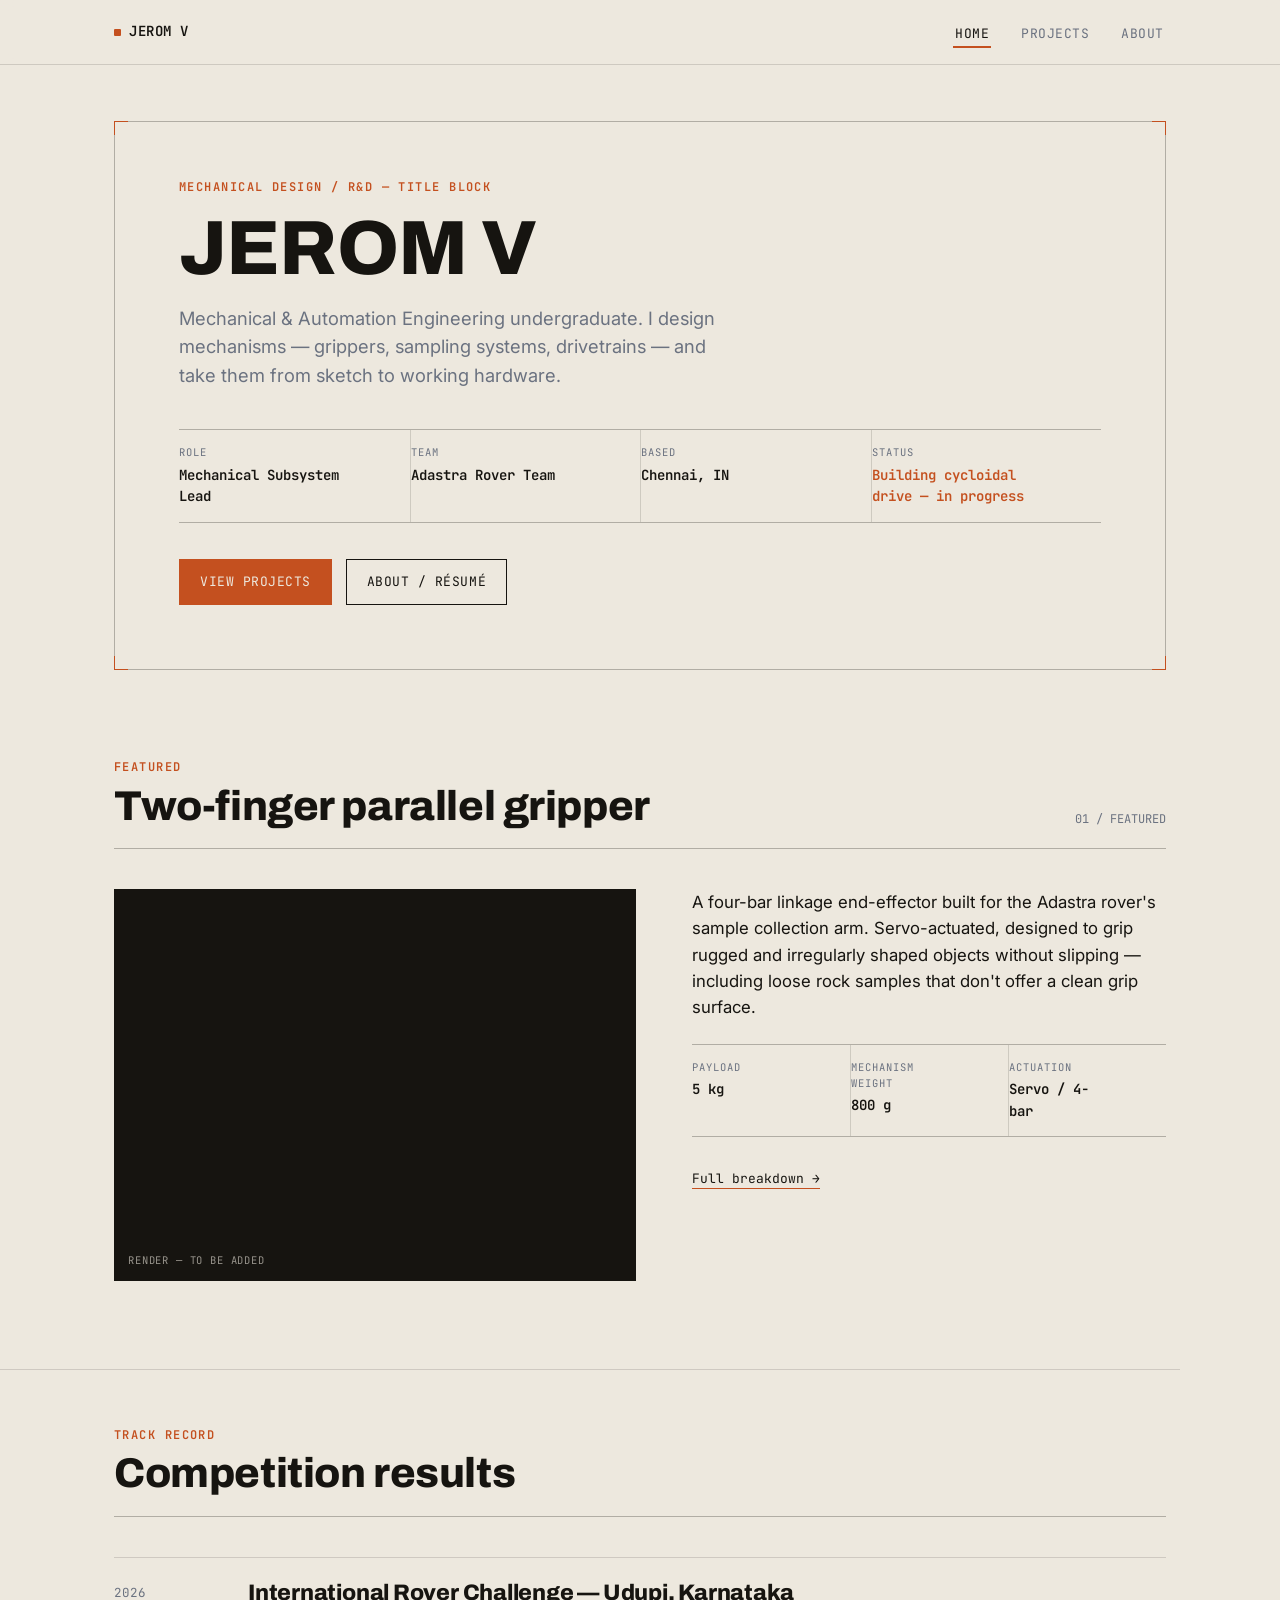
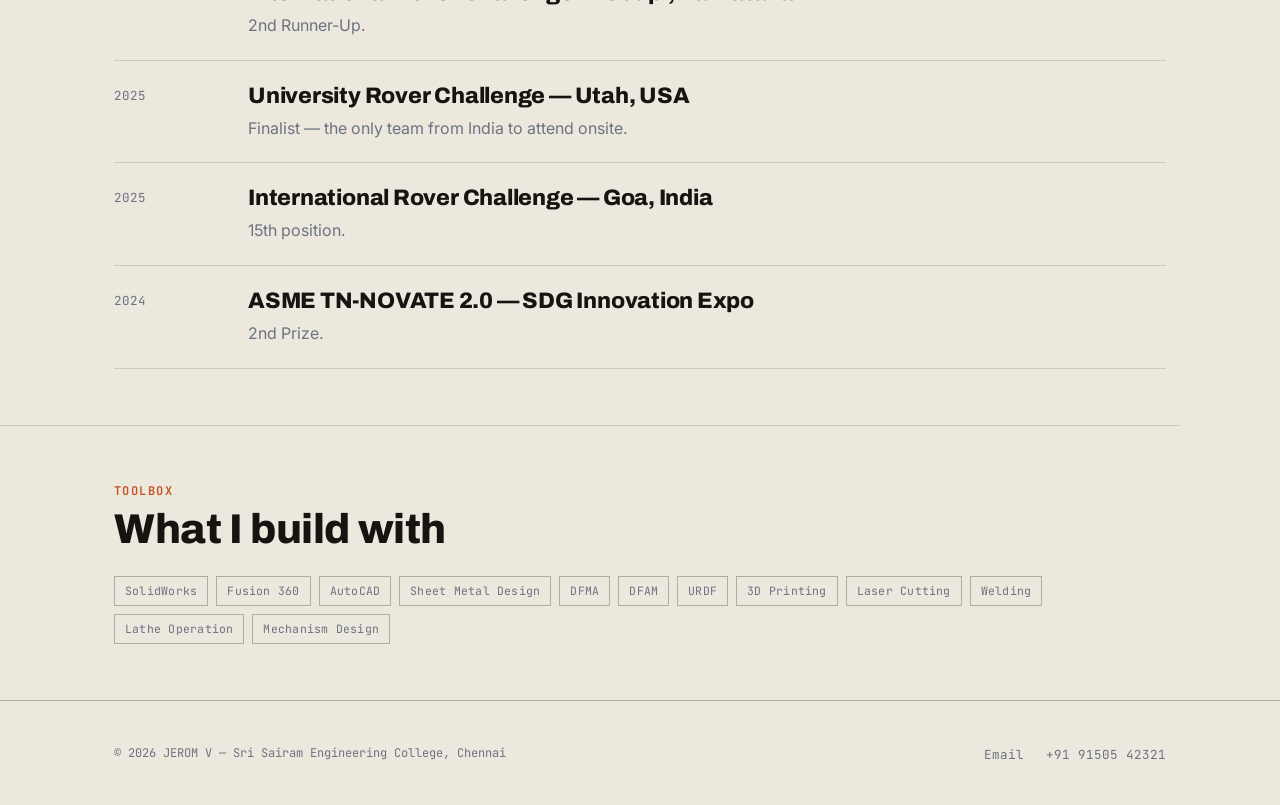
==== index.html @ 45b2152e "Add files via upload" ====
<!DOCTYPE html>
<html lang="en">
<head>
<meta charset="UTF-8">
<meta name="viewport" content="width=device-width, initial-scale=1.0">
<title>Jerom V — Mechanical Design Engineer</title>
<meta name="description" content="Mechanical and Automation Engineering student. Mechanical Subsystem Lead, Adastra Autonomous Rover Team. Mechanism design, CAD, fabrication.">
<link rel="stylesheet" href="style.css">
</head>
<body>

<nav class="site-nav">
  <div class="wrap">
    <a href="index.html" class="nav-mark"><span class="dot"></span>JEROM V</a>
    <ul class="nav-links">
      <li><a href="index.html" aria-current="page">Home</a></li>
      <li><a href="projects.html">Projects</a></li>
      <li><a href="about.html">About</a></li>
    </ul>
  </div>
</nav>

<!-- ============ HERO ============ -->
<header class="wrap" style="padding-top: 56px;">
  <div class="hero-frame">
    <span class="corner tl"></span><span class="corner tr"></span>
    <span class="corner bl"></span><span class="corner br"></span>

    <p class="eyebrow">MECHANICAL DESIGN / R&amp;D — TITLE BLOCK</p>
    <h1 style="margin-top: 14px;">JEROM V</h1>
    <p class="muted" style="font-size: 1.15rem; max-width: 540px; margin-top: 18px;">
      Mechanical &amp; Automation Engineering undergraduate. I design mechanisms —
      grippers, sampling systems, drivetrains — and take them from sketch to
      working hardware.
    </p>

    <div class="spec-strip" style="margin-top: 40px;">
      <div class="spec-item">
        <div class="spec-label">Role</div>
        <div class="spec-value">Mechanical Subsystem Lead</div>
      </div>
      <div class="spec-item">
        <div class="spec-label">Team</div>
        <div class="spec-value">Adastra Rover Team</div>
      </div>
      <div class="spec-item">
        <div class="spec-label">Based</div>
        <div class="spec-value">Chennai, IN</div>
      </div>
      <div class="spec-item">
        <div class="spec-label">Status</div>
        <div class="spec-value accent">Building cycloidal drive — in progress</div>
      </div>
    </div>

    <div style="margin-top: 36px; display: flex; gap: 14px; flex-wrap: wrap;">
      <a href="projects.html" class="btn primary">View projects</a>
      <a href="about.html" class="btn">About / résumé</a>
    </div>
  </div>
</header>

<!-- ============ FEATURED PROJECT ============ -->
<section>
  <div class="wrap">
    <div class="section-head">
      <div>
        <p class="eyebrow">FEATURED</p>
        <h2 style="margin-top: 8px;">Two-finger parallel gripper</h2>
      </div>
      <span class="kicker-num">01 / FEATURED</span>
    </div>

    <div class="two-col">
      <div class="project-thumb" style="aspect-ratio: 4/3;">
        <span class="placeholder-tag">RENDER — TO BE ADDED</span>
      </div>
      <div>
        <p style="font-size: 1.05rem; margin-bottom: 24px;">
          A four-bar linkage end-effector built for the Adastra rover's sample
          collection arm. Servo-actuated, designed to grip rugged and
          irregularly shaped objects without slipping — including loose rock
          samples that don't offer a clean grip surface.
        </p>
        <div class="spec-strip" style="margin-bottom: 28px;">
          <div class="spec-item">
            <div class="spec-label">Payload</div>
            <div class="spec-value">5 kg</div>
          </div>
          <div class="spec-item">
            <div class="spec-label">Mechanism weight</div>
            <div class="spec-value">800 g</div>
          </div>
          <div class="spec-item">
            <div class="spec-label">Actuation</div>
            <div class="spec-value">Servo / 4-bar</div>
          </div>
        </div>
        <a href="projects.html#gripper" class="text-link">Full breakdown →</a>
      </div>
    </div>
  </div>
</section>

<hr class="rule wrap">

<!-- ============ ACHIEVEMENTS STRIP ============ -->
<section class="tight">
  <div class="wrap">
    <div class="section-head">
      <div>
        <p class="eyebrow">TRACK RECORD</p>
        <h2 style="margin-top: 8px;">Competition results</h2>
      </div>
    </div>

    <div class="timeline-row">
      <div class="timeline-date">2026</div>
      <div>
        <h3>International Rover Challenge — Udupi, Karnataka</h3>
        <p class="muted" style="margin-top: 6px;">2nd Runner-Up.</p>
      </div>
    </div>
    <div class="timeline-row">
      <div class="timeline-date">2025</div>
      <div>
        <h3>University Rover Challenge — Utah, USA</h3>
        <p class="muted" style="margin-top: 6px;">Finalist — the only team from India to attend onsite.</p>
      </div>
    </div>
    <div class="timeline-row">
      <div class="timeline-date">2025</div>
      <div>
        <h3>International Rover Challenge — Goa, India</h3>
        <p class="muted" style="margin-top: 6px;">15th position.</p>
      </div>
    </div>
    <div class="timeline-row">
      <div class="timeline-date">2024</div>
      <div>
        <h3>ASME TN-NOVATE 2.0 — SDG Innovation Expo</h3>
        <p class="muted" style="margin-top: 6px;">2nd Prize.</p>
      </div>
    </div>
  </div>
</section>

<hr class="rule wrap">

<!-- ============ TOOLS ============ -->
<section class="tight">
  <div class="wrap">
    <p class="eyebrow">TOOLBOX</p>
    <h2 style="margin-top: 8px; margin-bottom: 24px;">What I build with</h2>
    <div class="tag-list">
      <span class="tag-pill">SolidWorks</span>
      <span class="tag-pill">Fusion 360</span>
      <span class="tag-pill">AutoCAD</span>
      <span class="tag-pill">Sheet Metal Design</span>
      <span class="tag-pill">DFMA</span>
      <span class="tag-pill">DFAM</span>
      <span class="tag-pill">URDF</span>
      <span class="tag-pill">3D Printing</span>
      <span class="tag-pill">Laser Cutting</span>
      <span class="tag-pill">Welding</span>
      <span class="tag-pill">Lathe Operation</span>
      <span class="tag-pill">Mechanism Design</span>
    </div>
  </div>
</section>

<footer class="site-footer">
  <div class="wrap">
    <span class="footer-meta">© 2026 JEROM V — Sri Sairam Engineering College, Chennai</span>
    <ul class="footer-links">
      <li><a href="mailto:jeromvanathaian23@gmail.com">Email</a></li>
      <li><a href="tel:+919150542321">+91 91505 42321</a></li>
    </ul>
  </div>
</footer>

</body>
</html>
---- style.css ----
/* =========================================================
   JEROM V — Mechanical Design Portfolio
   Token system
   ========================================================= */

@import url('https://fonts.googleapis.com/css2?family=Archivo:wght@500;600;700;800&family=Inter:wght@400;500;600&family=JetBrains+Mono:wght@400;500;600&display=swap');

:root {
  /* Color */
  --ink: #161410;          /* near-black, warm */
  --paper: #EDE8DE;        /* machined-paper off-white */
  --accent: #C4501F;       /* burnt-orange / powder-coat */
  --steel: #6B7280;        /* tool-steel grey, secondary text */
  --sage: #8A9A8E;         /* blueprint green, quiet contrast */
  --line: rgba(22, 20, 16, 0.14);
  --line-strong: rgba(22, 20, 16, 0.28);
  --paper-raised: #F6F3EC;

  /* Type */
  --display: 'Archivo', sans-serif;
  --body: 'Inter', sans-serif;
  --mono: 'JetBrains Mono', monospace;

  /* Layout */
  --maxw: 1180px;
  --gutter: clamp(20px, 5vw, 64px);
}

* { box-sizing: border-box; }

html {
  scroll-behavior: smooth;
}

@media (prefers-reduced-motion: reduce) {
  html { scroll-behavior: auto; }
  * { animation-duration: 0.001ms !important; animation-iteration-count: 1 !important; transition-duration: 0.001ms !important; }
}

body {
  margin: 0;
  background: var(--paper);
  color: var(--ink);
  font-family: var(--body);
  font-size: 16px;
  line-height: 1.55;
  -webkit-font-smoothing: antialiased;
}

a { color: inherit; }

img { max-width: 100%; display: block; }

::selection {
  background: var(--accent);
  color: var(--paper);
}

:focus-visible {
  outline: 2px solid var(--accent);
  outline-offset: 3px;
}

.wrap {
  max-width: var(--maxw);
  margin: 0 auto;
  padding-left: var(--gutter);
  padding-right: var(--gutter);
}

/* ---------- Type scale ---------- */
.eyebrow {
  font-family: var(--mono);
  font-size: 12px;
  letter-spacing: 0.12em;
  text-transform: uppercase;
  color: var(--accent);
  font-weight: 600;
}

h1, h2, h3 {
  font-family: var(--display);
  font-weight: 800;
  letter-spacing: -0.01em;
  margin: 0;
}

h1 { font-size: clamp(2.6rem, 6vw, 5rem); line-height: 0.98; }
h2 { font-size: clamp(1.8rem, 3.4vw, 2.6rem); line-height: 1.05; }
h3 { font-size: clamp(1.15rem, 2vw, 1.4rem); line-height: 1.2; }

p { margin: 0; color: var(--ink); }
.muted { color: var(--steel); }

/* ---------- Nav ---------- */
.site-nav {
  position: sticky;
  top: 0;
  z-index: 50;
  background: rgba(237, 232, 222, 0.92);
  backdrop-filter: blur(6px);
  border-bottom: 1px solid var(--line);
}

.site-nav .wrap {
  display: flex;
  align-items: center;
  justify-content: space-between;
  height: 64px;
}

.nav-mark {
  font-family: var(--mono);
  font-weight: 600;
  font-size: 14px;
  letter-spacing: 0.04em;
  text-decoration: none;
  display: flex;
  align-items: center;
  gap: 8px;
}

.nav-mark .dot {
  width: 7px;
  height: 7px;
  background: var(--accent);
  border-radius: 1px;
  display: inline-block;
}

.nav-links {
  display: flex;
  gap: 28px;
  list-style: none;
  margin: 0;
  padding: 0;
}

.nav-links a {
  font-family: var(--mono);
  font-size: 13px;
  letter-spacing: 0.04em;
  text-decoration: none;
  color: var(--steel);
  text-transform: uppercase;
  padding: 4px 2px;
  border-bottom: 2px solid transparent;
  transition: color 0.15s ease, border-color 0.15s ease;
}

.nav-links a:hover,
.nav-links a[aria-current="page"] {
  color: var(--ink);
  border-color: var(--accent);
}

.nav-toggle { display: none; }

@media (max-width: 640px) {
  .nav-links { gap: 18px; }
  .nav-links a { font-size: 11px; }
}

/* ---------- Spec sheet strip (signature element) ---------- */
.spec-strip {
  display: grid;
  grid-template-columns: repeat(auto-fit, minmax(140px, 1fr));
  border-top: 1px solid var(--line-strong);
  border-bottom: 1px solid var(--line-strong);
}

.spec-item {
  padding: 14px var(--gutter) 14px 0;
  border-left: 1px solid var(--line);
}

.spec-item:first-child { border-left: none; padding-left: 0; }

@media (max-width: 720px) {
  .spec-strip { grid-template-columns: repeat(2, 1fr); }
  .spec-item { padding: 12px 12px 12px 0; }
  .spec-item:nth-child(2n+1) { border-left: none; }
}

.spec-label {
  font-family: var(--mono);
  font-size: 10.5px;
  letter-spacing: 0.1em;
  text-transform: uppercase;
  color: var(--steel);
  margin-bottom: 4px;
}

.spec-value {
  font-family: var(--mono);
  font-size: 14px;
  font-weight: 600;
  color: var(--ink);
}

.spec-value.accent { color: var(--accent); }

/* ---------- Section scaffolding ---------- */
section { padding: 88px 0; }
section.tight { padding: 56px 0; }

.section-head {
  display: flex;
  justify-content: space-between;
  align-items: flex-end;
  gap: 24px;
  margin-bottom: 40px;
  border-bottom: 1px solid var(--line-strong);
  padding-bottom: 20px;
}

.rule {
  border: none;
  border-top: 1px solid var(--line);
  margin: 0;
}

/* ---------- Buttons / links ---------- */
.btn {
  display: inline-flex;
  align-items: center;
  gap: 8px;
  font-family: var(--mono);
  font-size: 13px;
  letter-spacing: 0.04em;
  text-transform: uppercase;
  text-decoration: none;
  padding: 12px 20px;
  border: 1px solid var(--ink);
  color: var(--ink);
  transition: background 0.15s ease, color 0.15s ease;
}

.btn:hover { background: var(--ink); color: var(--paper); }

.btn.primary {
  background: var(--accent);
  border-color: var(--accent);
  color: var(--paper);
}

.btn.primary:hover { background: var(--ink); border-color: var(--ink); }

.text-link {
  font-family: var(--mono);
  font-size: 13px;
  text-decoration: none;
  color: var(--ink);
  border-bottom: 1px solid var(--accent);
  padding-bottom: 1px;
}

.text-link:hover { color: var(--accent); }

/* ---------- Project cards ---------- */
.project-grid {
  display: grid;
  grid-template-columns: repeat(2, 1fr);
  gap: 1px;
  background: var(--line-strong);
  border: 1px solid var(--line-strong);
}

@media (max-width: 760px) {
  .project-grid { grid-template-columns: 1fr; }
}

.project-card {
  background: var(--paper);
  text-decoration: none;
  color: var(--ink);
  display: flex;
  flex-direction: column;
  transition: background 0.18s ease;
}

.project-card:hover { background: var(--paper-raised); }

.project-thumb {
  aspect-ratio: 16 / 10;
  background:
    repeating-linear-gradient(45deg, transparent, transparent 8px, rgba(22,20,16,0.05) 8px, rgba(22,20,16,0.05) 9px),
    var(--ink);
  position: relative;
  overflow: hidden;
}

.project-thumb .placeholder-tag {
  position: absolute;
  bottom: 12px;
  left: 14px;
  font-family: var(--mono);
  font-size: 10.5px;
  color: var(--paper);
  opacity: 0.6;
  letter-spacing: 0.08em;
}

.project-thumb img { width: 100%; height: 100%; object-fit: cover; }

.project-body {
  padding: 22px 24px 26px;
  flex: 1;
  display: flex;
  flex-direction: column;
  gap: 10px;
}

.project-tag {
  font-family: var(--mono);
  font-size: 11px;
  letter-spacing: 0.08em;
  text-transform: uppercase;
  color: var(--accent);
}

.project-meta {
  display: flex;
  gap: 14px;
  flex-wrap: wrap;
  margin-top: auto;
  padding-top: 10px;
}

.project-meta span {
  font-family: var(--mono);
  font-size: 11px;
  color: var(--steel);
}

/* ---------- Footer ---------- */
.site-footer {
  border-top: 1px solid var(--line-strong);
  padding: 40px 0;
}

.site-footer .wrap {
  display: flex;
  justify-content: space-between;
  align-items: center;
  flex-wrap: wrap;
  gap: 16px;
}

.footer-links {
  display: flex;
  gap: 22px;
  list-style: none;
  padding: 0;
  margin: 0;
}

.footer-links a {
  font-family: var(--mono);
  font-size: 12.5px;
  text-decoration: none;
  color: var(--steel);
}

.footer-links a:hover { color: var(--accent); }

.footer-meta {
  font-family: var(--mono);
  font-size: 12px;
  color: var(--steel);
}

/* ---------- Misc components ---------- */
.kicker-num {
  font-family: var(--mono);
  font-size: 12px;
  color: var(--steel);
}

.two-col {
  display: grid;
  grid-template-columns: 1.1fr 1fr;
  gap: 56px;
}

@media (max-width: 800px) {
  .two-col { grid-template-columns: 1fr; gap: 32px; }
}

.tag-list {
  display: flex;
  flex-wrap: wrap;
  gap: 8px;
}

.tag-pill {
  font-family: var(--mono);
  font-size: 11.5px;
  letter-spacing: 0.02em;
  padding: 5px 10px;
  border: 1px solid var(--line-strong);
  color: var(--steel);
}

.timeline-row {
  display: grid;
  grid-template-columns: 110px 1fr;
  gap: 24px;
  padding: 22px 0;
  border-top: 1px solid var(--line);
}

.timeline-row:last-child { border-bottom: 1px solid var(--line); }

.timeline-date {
  font-family: var(--mono);
  font-size: 12.5px;
  color: var(--steel);
  padding-top: 3px;
}

@media (max-width: 600px) {
  .timeline-row { grid-template-columns: 1fr; gap: 6px; }
}

/* hero crosshair / corner marks, subtle technical-drawing motif */
.hero-frame {
  position: relative;
  border: 1px solid var(--line-strong);
  padding: 56px var(--gutter) 64px;
}

.corner {
  position: absolute;
  width: 14px;
  height: 14px;
  border: 1.5px solid var(--accent);
}

.corner.tl { top: -1px; left: -1px; border-right: none; border-bottom: none; }
.corner.tr { top: -1px; right: -1px; border-left: none; border-bottom: none; }
.corner.bl { bottom: -1px; left: -1px; border-right: none; border-top: none; }
.corner.br { bottom: -1px; right: -1px; border-left: none; border-top: none; }
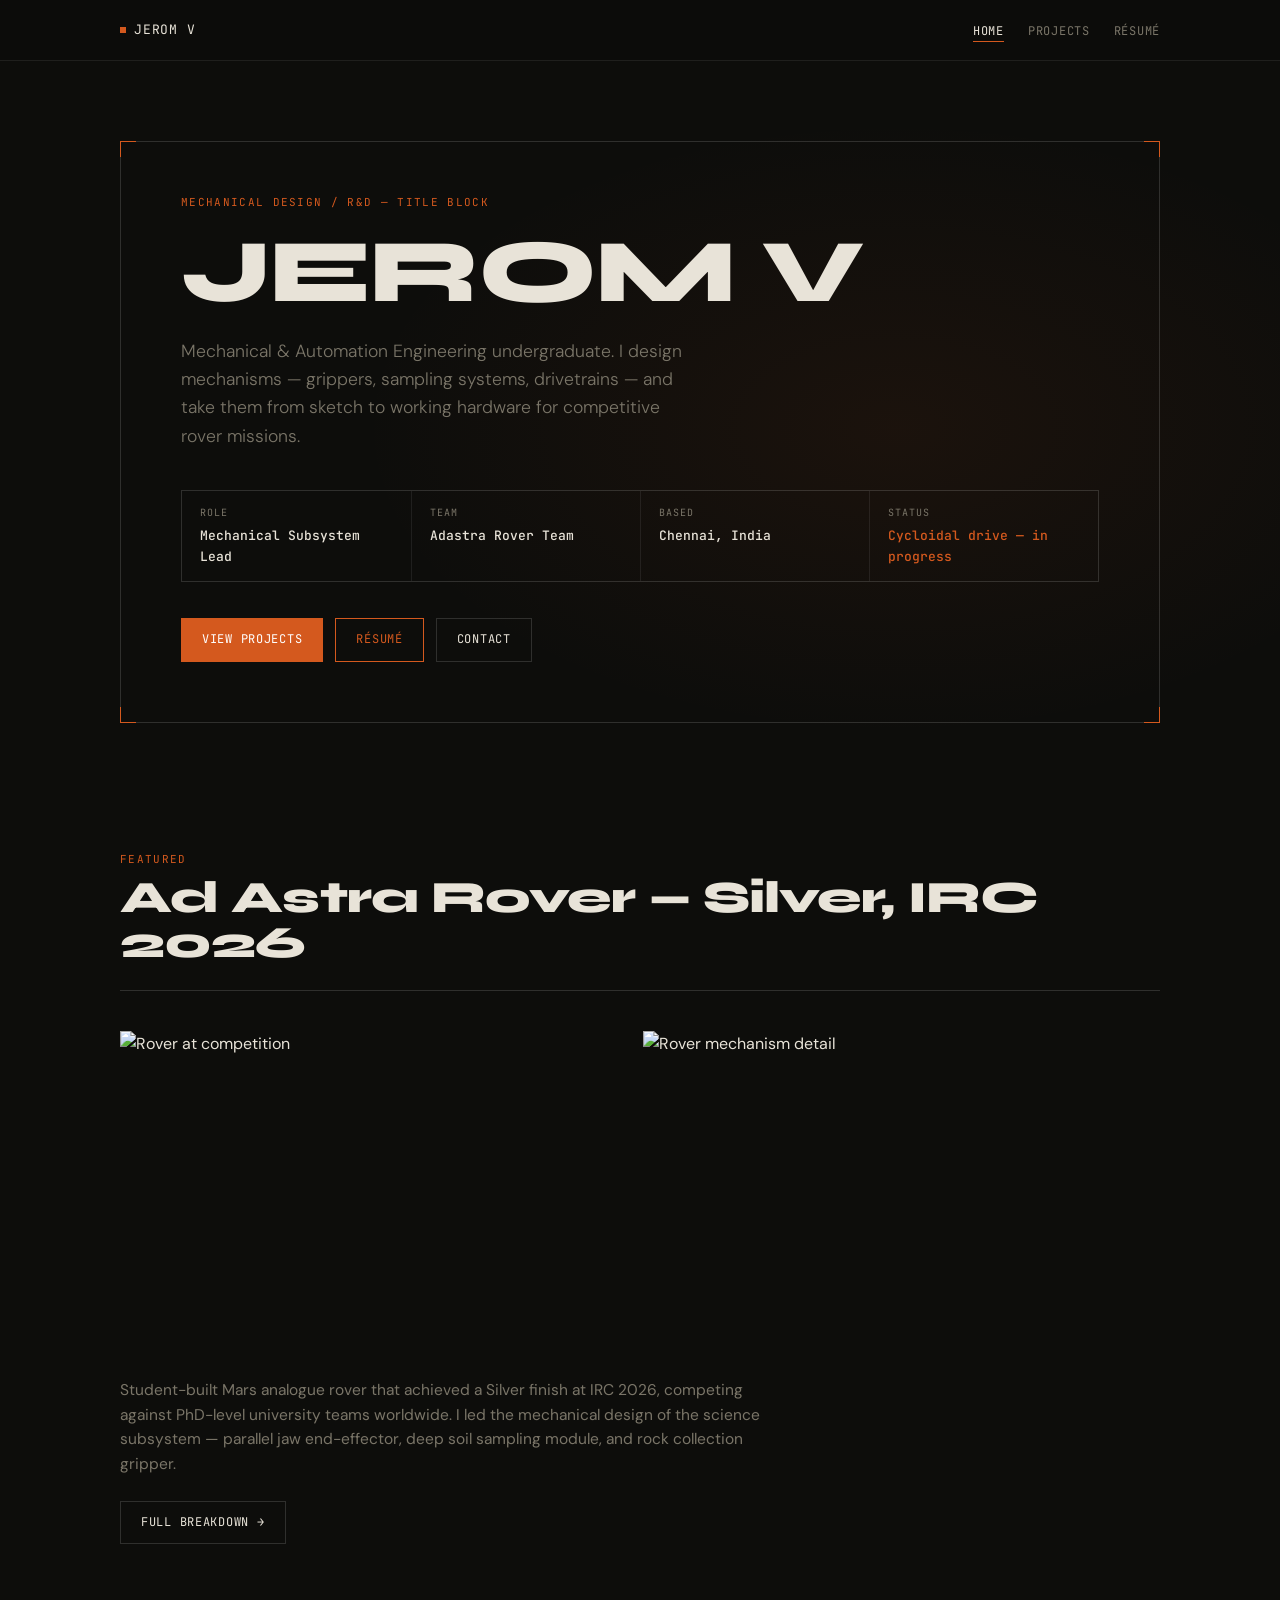
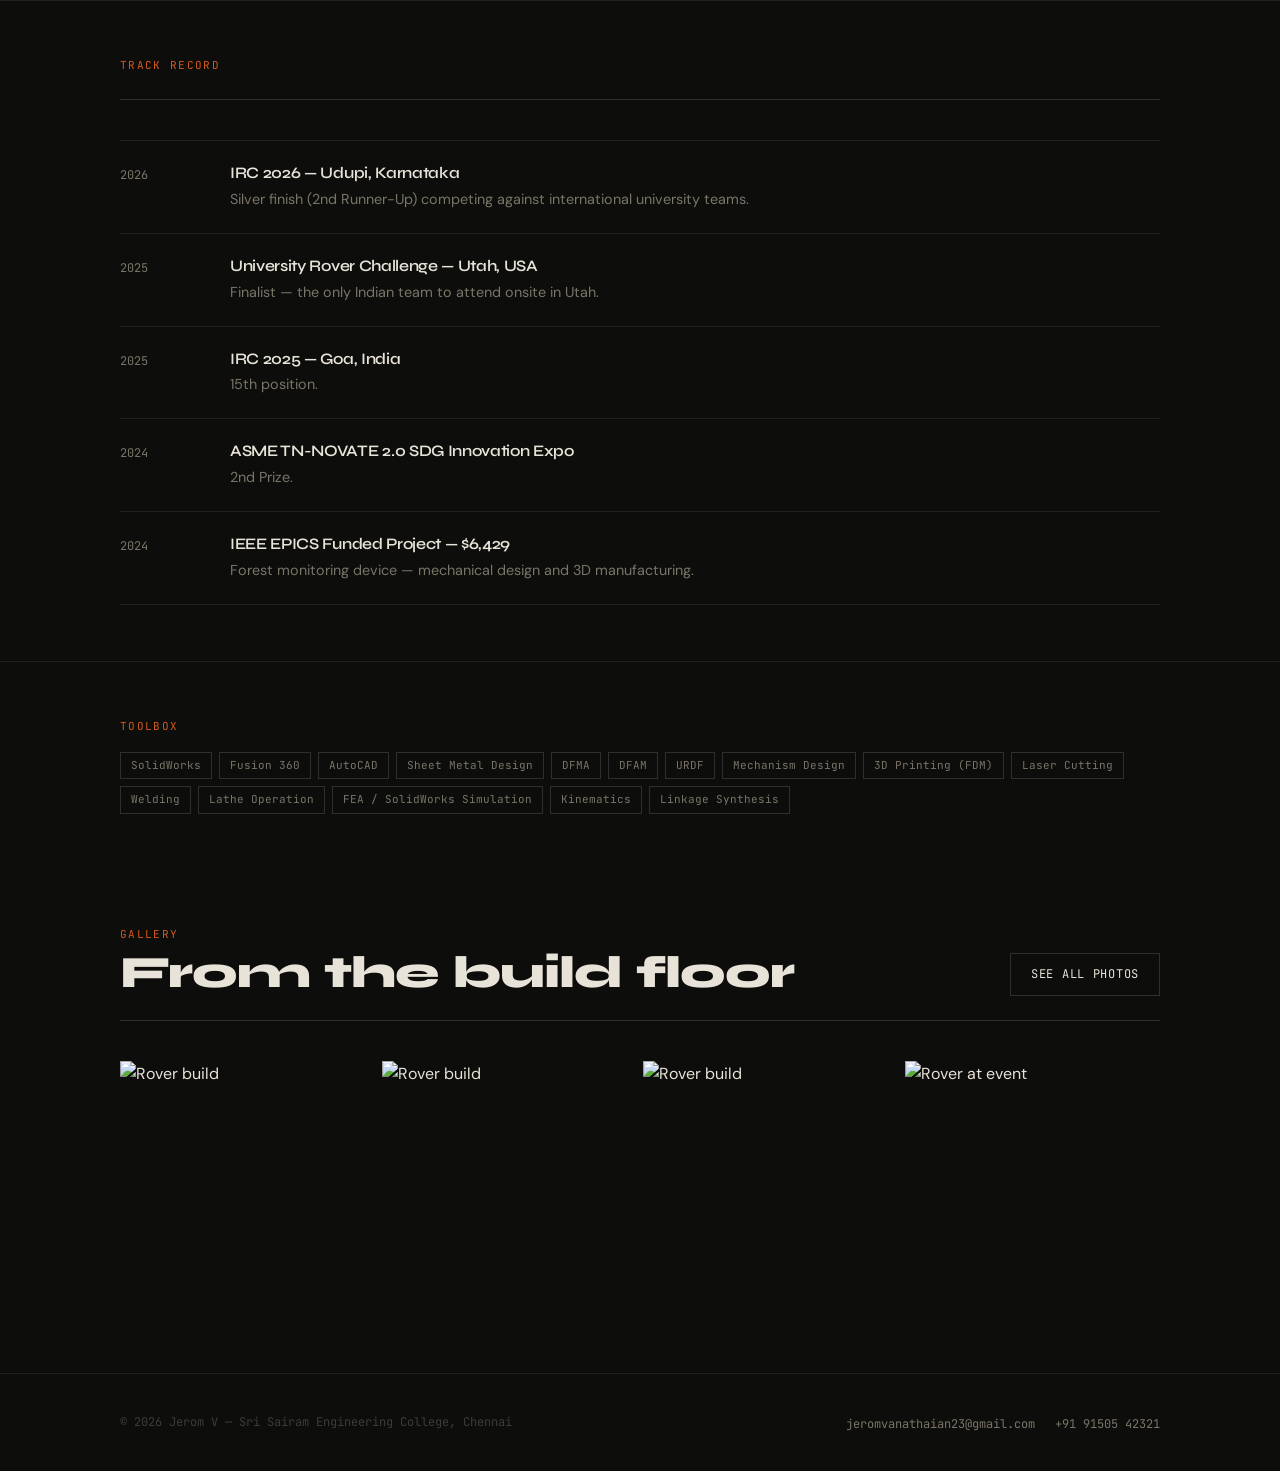
==== commit 36ce7268: "Add files via upload" ====
--- a/index.html
+++ b/index.html
@@ -2,178 +2,132 @@
 <html lang="en">
 <head>
 <meta charset="UTF-8">
-<meta name="viewport" content="width=device-width, initial-scale=1.0">
+<meta name="viewport" content="width=device-width,initial-scale=1.0">
 <title>Jerom V — Mechanical Design Engineer</title>
-<meta name="description" content="Mechanical and Automation Engineering student. Mechanical Subsystem Lead, Adastra Autonomous Rover Team. Mechanism design, CAD, fabrication.">
+<meta name="description" content="Mechanical & Automation Engineering undergraduate. Mechanical Subsystem Lead, Adastra Rover Team. Mechanism design, CAD, fabrication.">
 <link rel="stylesheet" href="style.css">
 </head>
 <body>
 
-<nav class="site-nav">
-  <div class="wrap">
-    <a href="index.html" class="nav-mark"><span class="dot"></span>JEROM V</a>
-    <ul class="nav-links">
+<nav class="nav">
+  <div class="wrap nav__inner">
+    <span class="nav__logo"><span class="nav__logo-dot"></span>JEROM V</span>
+    <ul class="nav__links">
       <li><a href="index.html" aria-current="page">Home</a></li>
       <li><a href="projects.html">Projects</a></li>
-      <li><a href="about.html">About</a></li>
+      <li><a href="resume.html">Résumé</a></li>
     </ul>
   </div>
 </nav>
 
-<!-- ============ HERO ============ -->
-<header class="wrap" style="padding-top: 56px;">
-  <div class="hero-frame">
-    <span class="corner tl"></span><span class="corner tr"></span>
-    <span class="corner bl"></span><span class="corner br"></span>
-
-    <p class="eyebrow">MECHANICAL DESIGN / R&amp;D — TITLE BLOCK</p>
-    <h1 style="margin-top: 14px;">JEROM V</h1>
-    <p class="muted" style="font-size: 1.15rem; max-width: 540px; margin-top: 18px;">
-      Mechanical &amp; Automation Engineering undergraduate. I design mechanisms —
-      grippers, sampling systems, drivetrains — and take them from sketch to
-      working hardware.
-    </p>
-
-    <div class="spec-strip" style="margin-top: 40px;">
-      <div class="spec-item">
-        <div class="spec-label">Role</div>
-        <div class="spec-value">Mechanical Subsystem Lead</div>
+<!-- HERO -->
+<section class="hero">
+  <div class="hero__bg"></div>
+  <div class="wrap">
+    <div class="hero__frame">
+      <span class="hero__corner hero__corner--tl"></span>
+      <span class="hero__corner hero__corner--tr"></span>
+      <span class="hero__corner hero__corner--bl"></span>
+      <span class="hero__corner hero__corner--br"></span>
+      <p class="eyebrow">Mechanical Design / R&amp;D — Title Block</p>
+      <h1 class="hero__title">JEROM V</h1>
+      <p class="hero__sub">Mechanical &amp; Automation Engineering undergraduate. I design mechanisms — grippers, sampling systems, drivetrains — and take them from sketch to working hardware for competitive rover missions.</p>
+      <div class="specs hero__specs">
+        <div class="spec"><div class="spec__label">Role</div><div class="spec__val">Mechanical Subsystem Lead</div></div>
+        <div class="spec"><div class="spec__label">Team</div><div class="spec__val">Adastra Rover Team</div></div>
+        <div class="spec"><div class="spec__label">Based</div><div class="spec__val">Chennai, India</div></div>
+        <div class="spec"><div class="spec__label">Status</div><div class="spec__val spec__val--accent">Cycloidal drive — in progress</div></div>
       </div>
-      <div class="spec-item">
-        <div class="spec-label">Team</div>
-        <div class="spec-value">Adastra Rover Team</div>
-      </div>
-      <div class="spec-item">
-        <div class="spec-label">Based</div>
-        <div class="spec-value">Chennai, IN</div>
-      </div>
-      <div class="spec-item">
-        <div class="spec-label">Status</div>
-        <div class="spec-value accent">Building cycloidal drive — in progress</div>
-      </div>
-    </div>
-
-    <div style="margin-top: 36px; display: flex; gap: 14px; flex-wrap: wrap;">
-      <a href="projects.html" class="btn primary">View projects</a>
-      <a href="about.html" class="btn">About / résumé</a>
-    </div>
-  </div>
-</header>
-
-<!-- ============ FEATURED PROJECT ============ -->
-<section>
-  <div class="wrap">
-    <div class="section-head">
-      <div>
-        <p class="eyebrow">FEATURED</p>
-        <h2 style="margin-top: 8px;">Two-finger parallel gripper</h2>
-      </div>
-      <span class="kicker-num">01 / FEATURED</span>
-    </div>
-
-    <div class="two-col">
-      <div class="project-thumb" style="aspect-ratio: 4/3;">
-        <span class="placeholder-tag">RENDER — TO BE ADDED</span>
-      </div>
-      <div>
-        <p style="font-size: 1.05rem; margin-bottom: 24px;">
-          A four-bar linkage end-effector built for the Adastra rover's sample
-          collection arm. Servo-actuated, designed to grip rugged and
-          irregularly shaped objects without slipping — including loose rock
-          samples that don't offer a clean grip surface.
-        </p>
-        <div class="spec-strip" style="margin-bottom: 28px;">
-          <div class="spec-item">
-            <div class="spec-label">Payload</div>
-            <div class="spec-value">5 kg</div>
-          </div>
-          <div class="spec-item">
-            <div class="spec-label">Mechanism weight</div>
-            <div class="spec-value">800 g</div>
-          </div>
-          <div class="spec-item">
-            <div class="spec-label">Actuation</div>
-            <div class="spec-value">Servo / 4-bar</div>
-          </div>
-        </div>
-        <a href="projects.html#gripper" class="text-link">Full breakdown →</a>
+      <div class="hero__cta">
+        <a href="projects.html" class="btn btn--primary">View projects</a>
+        <a href="resume.html" class="btn btn--ghost">Résumé</a>
+        <a href="mailto:jeromvanathaian23@gmail.com" class="btn">Contact</a>
       </div>
     </div>
   </div>
 </section>
 
-<hr class="rule wrap">
-
-<!-- ============ ACHIEVEMENTS STRIP ============ -->
+<!-- FEATURED PROJECT TEASER -->
 <section class="tight">
   <div class="wrap">
-    <div class="section-head">
-      <div>
-        <p class="eyebrow">TRACK RECORD</p>
-        <h2 style="margin-top: 8px;">Competition results</h2>
-      </div>
+    <div class="sec-head">
+      <div><p class="eyebrow">Featured</p><h2 style="margin-top:8px;">Ad Astra Rover — Silver, IRC 2026</h2></div>
     </div>
+    <div style="display:grid;grid-template-columns:1fr 1fr;gap:6px;margin-bottom:24px;">
+      <img src="images/rover1.jpg" alt="Rover at competition" style="width:100%;aspect-ratio:16/10;object-fit:cover;">
+      <img src="images/rover2.jpg" alt="Rover mechanism detail" style="width:100%;aspect-ratio:16/10;object-fit:cover;">
+    </div>
+    <p style="color:var(--muted);max-width:640px;font-size:.97rem;margin-bottom:24px;">Student-built Mars analogue rover that achieved a Silver finish at IRC 2026, competing against PhD-level university teams worldwide. I led the mechanical design of the science subsystem — parallel jaw end-effector, deep soil sampling module, and rock collection gripper.</p>
+    <a href="projects.html#rover" class="btn">Full breakdown →</a>
+  </div>
+</section>
 
+<hr class="rule">
+
+<!-- ACHIEVEMENTS -->
+<section class="tight">
+  <div class="wrap">
+    <div class="sec-head"><p class="eyebrow">Track Record</p></div>
     <div class="timeline-row">
-      <div class="timeline-date">2026</div>
-      <div>
-        <h3>International Rover Challenge — Udupi, Karnataka</h3>
-        <p class="muted" style="margin-top: 6px;">2nd Runner-Up.</p>
-      </div>
+      <div class="timeline-year">2026</div>
+      <div class="timeline-content"><h3>IRC 2026 — Udupi, Karnataka</h3><p>Silver finish (2nd Runner-Up) competing against international university teams.</p></div>
     </div>
     <div class="timeline-row">
-      <div class="timeline-date">2025</div>
-      <div>
-        <h3>University Rover Challenge — Utah, USA</h3>
-        <p class="muted" style="margin-top: 6px;">Finalist — the only team from India to attend onsite.</p>
-      </div>
+      <div class="timeline-year">2025</div>
+      <div class="timeline-content"><h3>University Rover Challenge — Utah, USA</h3><p>Finalist — the only Indian team to attend onsite in Utah.</p></div>
     </div>
     <div class="timeline-row">
-      <div class="timeline-date">2025</div>
-      <div>
-        <h3>International Rover Challenge — Goa, India</h3>
-        <p class="muted" style="margin-top: 6px;">15th position.</p>
-      </div>
+      <div class="timeline-year">2025</div>
+      <div class="timeline-content"><h3>IRC 2025 — Goa, India</h3><p>15th position.</p></div>
     </div>
     <div class="timeline-row">
-      <div class="timeline-date">2024</div>
-      <div>
-        <h3>ASME TN-NOVATE 2.0 — SDG Innovation Expo</h3>
-        <p class="muted" style="margin-top: 6px;">2nd Prize.</p>
-      </div>
+      <div class="timeline-year">2024</div>
+      <div class="timeline-content"><h3>ASME TN-NOVATE 2.0 SDG Innovation Expo</h3><p>2nd Prize.</p></div>
+    </div>
+    <div class="timeline-row">
+      <div class="timeline-year">2024</div>
+      <div class="timeline-content"><h3>IEEE EPICS Funded Project — $6,429</h3><p>Forest monitoring device — mechanical design and 3D manufacturing.</p></div>
     </div>
   </div>
 </section>
 
-<hr class="rule wrap">
+<hr class="rule">
 
-<!-- ============ TOOLS ============ -->
+<!-- TOOLBOX -->
 <section class="tight">
   <div class="wrap">
-    <p class="eyebrow">TOOLBOX</p>
-    <h2 style="margin-top: 8px; margin-bottom: 24px;">What I build with</h2>
-    <div class="tag-list">
-      <span class="tag-pill">SolidWorks</span>
-      <span class="tag-pill">Fusion 360</span>
-      <span class="tag-pill">AutoCAD</span>
-      <span class="tag-pill">Sheet Metal Design</span>
-      <span class="tag-pill">DFMA</span>
-      <span class="tag-pill">DFAM</span>
-      <span class="tag-pill">URDF</span>
-      <span class="tag-pill">3D Printing</span>
-      <span class="tag-pill">Laser Cutting</span>
-      <span class="tag-pill">Welding</span>
-      <span class="tag-pill">Lathe Operation</span>
-      <span class="tag-pill">Mechanism Design</span>
+    <p class="eyebrow" style="margin-bottom:16px;">Toolbox</p>
+    <div class="tags">
+      <span class="tag">SolidWorks</span><span class="tag">Fusion 360</span><span class="tag">AutoCAD</span>
+      <span class="tag">Sheet Metal Design</span><span class="tag">DFMA</span><span class="tag">DFAM</span>
+      <span class="tag">URDF</span><span class="tag">Mechanism Design</span><span class="tag">3D Printing (FDM)</span>
+      <span class="tag">Laser Cutting</span><span class="tag">Welding</span><span class="tag">Lathe Operation</span>
+      <span class="tag">FEA / SolidWorks Simulation</span><span class="tag">Kinematics</span><span class="tag">Linkage Synthesis</span>
+    </div>
+  </div>
+</section>
+
+<!-- GALLERY TEASER -->
+<section class="tight">
+  <div class="wrap">
+    <div class="sec-head">
+      <div><p class="eyebrow">Gallery</p><h2 style="margin-top:8px;">From the build floor</h2></div>
+      <a href="projects.html#gallery" class="btn">See all photos</a>
+    </div>
+    <div style="display:grid;grid-template-columns:repeat(4,1fr);gap:6px;">
+      <img src="images/gallery/rover/g4.jpg" alt="Rover build" style="width:100%;aspect-ratio:1;object-fit:cover;">
+      <img src="images/gallery/rover/g5.jpg" alt="Rover build" style="width:100%;aspect-ratio:1;object-fit:cover;">
+      <img src="images/gallery/rover/g7.jpg" alt="Rover build" style="width:100%;aspect-ratio:1;object-fit:cover;">
+      <img src="images/gallery/rover/g11.jpg" alt="Rover at event" style="width:100%;aspect-ratio:1;object-fit:cover;">
     </div>
   </div>
 </section>
 
 <footer class="site-footer">
-  <div class="wrap">
-    <span class="footer-meta">© 2026 JEROM V — Sri Sairam Engineering College, Chennai</span>
+  <div class="wrap site-footer__inner">
+    <span class="footer-copy">© 2026 Jerom V — Sri Sairam Engineering College, Chennai</span>
     <ul class="footer-links">
-      <li><a href="mailto:jeromvanathaian23@gmail.com">Email</a></li>
+      <li><a href="mailto:jeromvanathaian23@gmail.com">jeromvanathaian23@gmail.com</a></li>
       <li><a href="tel:+919150542321">+91 91505 42321</a></li>
     </ul>
   </div>
--- a/style.css
+++ b/style.css
@@ -1,443 +1,205 @@
-/* =========================================================
-   JEROM V — Mechanical Design Portfolio
-   Token system
-   ========================================================= */
-
-@import url('https://fonts.googleapis.com/css2?family=Archivo:wght@500;600;700;800&family=Inter:wght@400;500;600&family=JetBrains+Mono:wght@400;500;600&display=swap');
-
+@import url('https://fonts.googleapis.com/css2?family=Syne:wght@400;600;700;800&family=DM+Sans:ital,wght@0,300;0,400;0,500;1,300&family=JetBrains+Mono:wght@400;500&display=swap');
+
+/* ── TOKENS ── */
 :root {
-  /* Color */
-  --ink: #161410;          /* near-black, warm */
-  --paper: #EDE8DE;        /* machined-paper off-white */
-  --accent: #C4501F;       /* burnt-orange / powder-coat */
-  --steel: #6B7280;        /* tool-steel grey, secondary text */
-  --sage: #8A9A8E;         /* blueprint green, quiet contrast */
-  --line: rgba(22, 20, 16, 0.14);
-  --line-strong: rgba(22, 20, 16, 0.28);
-  --paper-raised: #F6F3EC;
-
-  /* Type */
-  --display: 'Archivo', sans-serif;
-  --body: 'Inter', sans-serif;
+  --bg: #0D0D0B;
+  --surface: #141410;
+  --surface2: #1C1C17;
+  --line: rgba(255,255,255,0.08);
+  --line2: rgba(255,255,255,0.14);
+  --paper: #F0EBE0;
+  --orange: #D4591E;
+  --orange-dim: rgba(212,89,30,0.15);
+  --text: #E8E3D8;
+  --muted: #7A7568;
+  --dim: #3D3C37;
+
+  --display: 'Syne', sans-serif;
+  --body: 'DM Sans', sans-serif;
   --mono: 'JetBrains Mono', monospace;
 
-  /* Layout */
-  --maxw: 1180px;
-  --gutter: clamp(20px, 5vw, 64px);
-}
-
-* { box-sizing: border-box; }
-
-html {
-  scroll-behavior: smooth;
-}
-
-@media (prefers-reduced-motion: reduce) {
-  html { scroll-behavior: auto; }
-  * { animation-duration: 0.001ms !important; animation-iteration-count: 1 !important; transition-duration: 0.001ms !important; }
-}
-
-body {
-  margin: 0;
-  background: var(--paper);
-  color: var(--ink);
-  font-family: var(--body);
-  font-size: 16px;
-  line-height: 1.55;
-  -webkit-font-smoothing: antialiased;
-}
-
-a { color: inherit; }
-
-img { max-width: 100%; display: block; }
-
-::selection {
-  background: var(--accent);
-  color: var(--paper);
-}
-
-:focus-visible {
-  outline: 2px solid var(--accent);
-  outline-offset: 3px;
-}
-
-.wrap {
-  max-width: var(--maxw);
-  margin: 0 auto;
-  padding-left: var(--gutter);
-  padding-right: var(--gutter);
-}
-
-/* ---------- Type scale ---------- */
-.eyebrow {
-  font-family: var(--mono);
-  font-size: 12px;
-  letter-spacing: 0.12em;
-  text-transform: uppercase;
-  color: var(--accent);
-  font-weight: 600;
-}
-
-h1, h2, h3 {
-  font-family: var(--display);
-  font-weight: 800;
-  letter-spacing: -0.01em;
-  margin: 0;
-}
-
-h1 { font-size: clamp(2.6rem, 6vw, 5rem); line-height: 0.98; }
-h2 { font-size: clamp(1.8rem, 3.4vw, 2.6rem); line-height: 1.05; }
-h3 { font-size: clamp(1.15rem, 2vw, 1.4rem); line-height: 1.2; }
-
-p { margin: 0; color: var(--ink); }
-.muted { color: var(--steel); }
-
-/* ---------- Nav ---------- */
-.site-nav {
-  position: sticky;
-  top: 0;
-  z-index: 50;
-  background: rgba(237, 232, 222, 0.92);
-  backdrop-filter: blur(6px);
-  border-bottom: 1px solid var(--line);
-}
-
-.site-nav .wrap {
-  display: flex;
-  align-items: center;
-  justify-content: space-between;
-  height: 64px;
-}
-
-.nav-mark {
-  font-family: var(--mono);
-  font-weight: 600;
-  font-size: 14px;
-  letter-spacing: 0.04em;
-  text-decoration: none;
-  display: flex;
-  align-items: center;
-  gap: 8px;
-}
-
-.nav-mark .dot {
-  width: 7px;
-  height: 7px;
-  background: var(--accent);
-  border-radius: 1px;
-  display: inline-block;
-}
-
-.nav-links {
-  display: flex;
-  gap: 28px;
-  list-style: none;
-  margin: 0;
-  padding: 0;
-}
-
-.nav-links a {
-  font-family: var(--mono);
-  font-size: 13px;
-  letter-spacing: 0.04em;
-  text-decoration: none;
-  color: var(--steel);
-  text-transform: uppercase;
-  padding: 4px 2px;
-  border-bottom: 2px solid transparent;
-  transition: color 0.15s ease, border-color 0.15s ease;
-}
-
-.nav-links a:hover,
-.nav-links a[aria-current="page"] {
-  color: var(--ink);
-  border-color: var(--accent);
-}
-
-.nav-toggle { display: none; }
-
-@media (max-width: 640px) {
-  .nav-links { gap: 18px; }
-  .nav-links a { font-size: 11px; }
-}
-
-/* ---------- Spec sheet strip (signature element) ---------- */
-.spec-strip {
-  display: grid;
-  grid-template-columns: repeat(auto-fit, minmax(140px, 1fr));
-  border-top: 1px solid var(--line-strong);
-  border-bottom: 1px solid var(--line-strong);
-}
-
-.spec-item {
-  padding: 14px var(--gutter) 14px 0;
-  border-left: 1px solid var(--line);
-}
-
-.spec-item:first-child { border-left: none; padding-left: 0; }
-
-@media (max-width: 720px) {
-  .spec-strip { grid-template-columns: repeat(2, 1fr); }
-  .spec-item { padding: 12px 12px 12px 0; }
-  .spec-item:nth-child(2n+1) { border-left: none; }
-}
-
-.spec-label {
-  font-family: var(--mono);
-  font-size: 10.5px;
-  letter-spacing: 0.1em;
-  text-transform: uppercase;
-  color: var(--steel);
-  margin-bottom: 4px;
-}
-
-.spec-value {
-  font-family: var(--mono);
-  font-size: 14px;
-  font-weight: 600;
-  color: var(--ink);
-}
-
-.spec-value.accent { color: var(--accent); }
-
-/* ---------- Section scaffolding ---------- */
-section { padding: 88px 0; }
-section.tight { padding: 56px 0; }
-
-.section-head {
-  display: flex;
-  justify-content: space-between;
-  align-items: flex-end;
-  gap: 24px;
-  margin-bottom: 40px;
-  border-bottom: 1px solid var(--line-strong);
-  padding-bottom: 20px;
-}
-
-.rule {
-  border: none;
-  border-top: 1px solid var(--line);
-  margin: 0;
-}
-
-/* ---------- Buttons / links ---------- */
-.btn {
-  display: inline-flex;
-  align-items: center;
-  gap: 8px;
-  font-family: var(--mono);
-  font-size: 13px;
-  letter-spacing: 0.04em;
-  text-transform: uppercase;
-  text-decoration: none;
-  padding: 12px 20px;
-  border: 1px solid var(--ink);
-  color: var(--ink);
-  transition: background 0.15s ease, color 0.15s ease;
-}
-
-.btn:hover { background: var(--ink); color: var(--paper); }
-
-.btn.primary {
-  background: var(--accent);
-  border-color: var(--accent);
-  color: var(--paper);
-}
-
-.btn.primary:hover { background: var(--ink); border-color: var(--ink); }
-
-.text-link {
-  font-family: var(--mono);
-  font-size: 13px;
-  text-decoration: none;
-  color: var(--ink);
-  border-bottom: 1px solid var(--accent);
-  padding-bottom: 1px;
-}
-
-.text-link:hover { color: var(--accent); }
-
-/* ---------- Project cards ---------- */
-.project-grid {
-  display: grid;
-  grid-template-columns: repeat(2, 1fr);
-  gap: 1px;
-  background: var(--line-strong);
-  border: 1px solid var(--line-strong);
-}
-
-@media (max-width: 760px) {
-  .project-grid { grid-template-columns: 1fr; }
-}
-
-.project-card {
-  background: var(--paper);
-  text-decoration: none;
-  color: var(--ink);
-  display: flex;
-  flex-direction: column;
-  transition: background 0.18s ease;
-}
-
-.project-card:hover { background: var(--paper-raised); }
-
-.project-thumb {
-  aspect-ratio: 16 / 10;
-  background:
-    repeating-linear-gradient(45deg, transparent, transparent 8px, rgba(22,20,16,0.05) 8px, rgba(22,20,16,0.05) 9px),
-    var(--ink);
-  position: relative;
-  overflow: hidden;
-}
-
-.project-thumb .placeholder-tag {
-  position: absolute;
-  bottom: 12px;
-  left: 14px;
-  font-family: var(--mono);
-  font-size: 10.5px;
-  color: var(--paper);
-  opacity: 0.6;
-  letter-spacing: 0.08em;
-}
-
-.project-thumb img { width: 100%; height: 100%; object-fit: cover; }
-
-.project-body {
-  padding: 22px 24px 26px;
-  flex: 1;
-  display: flex;
-  flex-direction: column;
-  gap: 10px;
-}
-
-.project-tag {
-  font-family: var(--mono);
-  font-size: 11px;
-  letter-spacing: 0.08em;
-  text-transform: uppercase;
-  color: var(--accent);
-}
-
-.project-meta {
-  display: flex;
-  gap: 14px;
-  flex-wrap: wrap;
-  margin-top: auto;
-  padding-top: 10px;
-}
-
-.project-meta span {
-  font-family: var(--mono);
-  font-size: 11px;
-  color: var(--steel);
-}
-
-/* ---------- Footer ---------- */
-.site-footer {
-  border-top: 1px solid var(--line-strong);
-  padding: 40px 0;
-}
-
-.site-footer .wrap {
-  display: flex;
-  justify-content: space-between;
-  align-items: center;
-  flex-wrap: wrap;
-  gap: 16px;
-}
-
-.footer-links {
-  display: flex;
-  gap: 22px;
-  list-style: none;
-  padding: 0;
-  margin: 0;
-}
-
-.footer-links a {
-  font-family: var(--mono);
-  font-size: 12.5px;
-  text-decoration: none;
-  color: var(--steel);
-}
-
-.footer-links a:hover { color: var(--accent); }
-
-.footer-meta {
-  font-family: var(--mono);
-  font-size: 12px;
-  color: var(--steel);
-}
-
-/* ---------- Misc components ---------- */
-.kicker-num {
-  font-family: var(--mono);
-  font-size: 12px;
-  color: var(--steel);
-}
-
-.two-col {
-  display: grid;
-  grid-template-columns: 1.1fr 1fr;
-  gap: 56px;
-}
-
-@media (max-width: 800px) {
-  .two-col { grid-template-columns: 1fr; gap: 32px; }
-}
-
-.tag-list {
-  display: flex;
-  flex-wrap: wrap;
-  gap: 8px;
-}
-
-.tag-pill {
-  font-family: var(--mono);
-  font-size: 11.5px;
-  letter-spacing: 0.02em;
-  padding: 5px 10px;
-  border: 1px solid var(--line-strong);
-  color: var(--steel);
-}
-
-.timeline-row {
-  display: grid;
-  grid-template-columns: 110px 1fr;
-  gap: 24px;
-  padding: 22px 0;
-  border-top: 1px solid var(--line);
-}
-
-.timeline-row:last-child { border-bottom: 1px solid var(--line); }
-
-.timeline-date {
-  font-family: var(--mono);
-  font-size: 12.5px;
-  color: var(--steel);
-  padding-top: 3px;
-}
-
-@media (max-width: 600px) {
-  .timeline-row { grid-template-columns: 1fr; gap: 6px; }
-}
-
-/* hero crosshair / corner marks, subtle technical-drawing motif */
-.hero-frame {
-  position: relative;
-  border: 1px solid var(--line-strong);
-  padding: 56px var(--gutter) 64px;
-}
-
-.corner {
-  position: absolute;
-  width: 14px;
-  height: 14px;
-  border: 1.5px solid var(--accent);
-}
-
-.corner.tl { top: -1px; left: -1px; border-right: none; border-bottom: none; }
-.corner.tr { top: -1px; right: -1px; border-left: none; border-bottom: none; }
-.corner.bl { bottom: -1px; left: -1px; border-right: none; border-top: none; }
-.corner.br { bottom: -1px; right: -1px; border-left: none; border-top: none; }
+  --maxw: 1160px;
+  --gap: clamp(20px,5vw,60px);
+}
+
+/* ── RESET ── */
+*, *::before, *::after { box-sizing: border-box; margin: 0; padding: 0; }
+html { scroll-behavior: smooth; }
+@media(prefers-reduced-motion:reduce){ html{scroll-behavior:auto} *{animation-duration:.001ms!important;transition-duration:.001ms!important} }
+body { background:var(--bg); color:var(--text); font-family:var(--body); font-size:16px; line-height:1.6; -webkit-font-smoothing:antialiased; }
+img { max-width:100%; display:block; }
+a { color:inherit; text-decoration:none; }
+::selection { background:var(--orange); color:#fff; }
+:focus-visible { outline:2px solid var(--orange); outline-offset:3px; }
+
+/* ── LAYOUT ── */
+.wrap { max-width:var(--maxw); margin:0 auto; padding:0 var(--gap); }
+
+/* ── NAV ── */
+.nav {
+  position:sticky; top:0; z-index:100;
+  background:rgba(13,13,11,0.88);
+  backdrop-filter:blur(10px);
+  border-bottom:1px solid var(--line);
+}
+.nav__inner { display:flex; align-items:center; justify-content:space-between; height:60px; }
+.nav__logo { font-family:var(--mono); font-size:13px; letter-spacing:.06em; color:var(--text); display:flex; align-items:center; gap:8px; }
+.nav__logo-dot { width:6px; height:6px; background:var(--orange); border-radius:0; display:inline-block; }
+.nav__links { display:flex; gap:24px; list-style:none; }
+.nav__links a { font-family:var(--mono); font-size:12px; letter-spacing:.06em; text-transform:uppercase; color:var(--muted); padding-bottom:2px; border-bottom:1px solid transparent; transition:color .15s,border-color .15s; }
+.nav__links a:hover, .nav__links a[aria-current] { color:var(--text); border-color:var(--orange); }
+
+/* ── TYPE ── */
+.eyebrow { font-family:var(--mono); font-size:11px; letter-spacing:.12em; text-transform:uppercase; color:var(--orange); }
+h1,h2,h3,h4 { font-family:var(--display); font-weight:800; letter-spacing:-.02em; line-height:1; }
+h1 { font-size:clamp(3rem,7vw,6rem); }
+h2 { font-size:clamp(1.8rem,3.5vw,2.8rem); }
+h3 { font-size:clamp(1.1rem,2vw,1.35rem); line-height:1.2; }
+.mono { font-family:var(--mono); }
+
+/* ── SPEC STRIP ── */
+.specs {
+  display:grid;
+  grid-template-columns:repeat(auto-fit,minmax(120px,1fr));
+  border:1px solid var(--line2);
+}
+.spec { padding:14px 18px; border-left:1px solid var(--line); }
+.spec:first-child { border-left:none; }
+.spec__label { font-family:var(--mono); font-size:10px; letter-spacing:.1em; text-transform:uppercase; color:var(--muted); margin-bottom:5px; }
+.spec__val { font-family:var(--mono); font-size:13px; font-weight:500; color:var(--text); }
+.spec__val--accent { color:var(--orange); }
+@media(max-width:640px){
+  .specs { grid-template-columns:repeat(2,1fr); }
+  .spec:nth-child(2n+1){ border-left:none; }
+  .spec:nth-child(n+3){ border-top:1px solid var(--line); }
+}
+
+/* ── BUTTONS ── */
+.btn { display:inline-flex; align-items:center; gap:8px; font-family:var(--mono); font-size:12px; letter-spacing:.06em; text-transform:uppercase; padding:11px 20px; border:1px solid var(--line2); color:var(--text); transition:background .15s,border-color .15s,color .15s; cursor:pointer; background:transparent; }
+.btn:hover { background:var(--surface2); border-color:var(--line2); }
+.btn--primary { background:var(--orange); border-color:var(--orange); color:#fff; }
+.btn--primary:hover { background:#b84818; border-color:#b84818; }
+.btn--ghost { border-color:var(--orange); color:var(--orange); }
+.btn--ghost:hover { background:var(--orange-dim); }
+
+/* ── DIVIDER ── */
+.rule { border:none; border-top:1px solid var(--line); }
+
+/* ── SECTIONS ── */
+section { padding:80px 0; }
+section.tight { padding:56px 0; }
+.sec-head { display:flex; justify-content:space-between; align-items:flex-end; gap:16px; padding-bottom:24px; border-bottom:1px solid var(--line2); margin-bottom:40px; }
+
+/* ── HOME HERO ── */
+.hero { padding:80px 0 72px; position:relative; overflow:hidden; }
+.hero__bg { position:absolute; inset:0; background:radial-gradient(ellipse 60% 60% at 70% 50%, rgba(212,89,30,.07) 0%, transparent 70%); pointer-events:none; }
+.hero__frame { border:1px solid var(--line2); padding:52px var(--gap) 60px; position:relative; }
+.hero__corner { position:absolute; width:16px; height:16px; border:1.5px solid var(--orange); }
+.hero__corner--tl { top:-1px; left:-1px; border-right:none; border-bottom:none; }
+.hero__corner--tr { top:-1px; right:-1px; border-left:none; border-bottom:none; }
+.hero__corner--bl { bottom:-1px; left:-1px; border-right:none; border-top:none; }
+.hero__corner--br { bottom:-1px; right:-1px; border-left:none; border-top:none; }
+.hero__title { margin-top:16px; }
+.hero__sub { margin-top:20px; font-size:1.1rem; color:var(--muted); max-width:520px; line-height:1.6; font-weight:300; }
+.hero__specs { margin-top:40px; }
+.hero__cta { margin-top:36px; display:flex; gap:12px; flex-wrap:wrap; }
+
+/* ── ACHIEVEMENT TIMELINE ── */
+.timeline-row { display:grid; grid-template-columns:90px 1fr; gap:20px; padding:22px 0; border-top:1px solid var(--line); }
+.timeline-row:last-child { border-bottom:1px solid var(--line); }
+.timeline-year { font-family:var(--mono); font-size:12px; color:var(--muted); padding-top:3px; }
+.timeline-content h3 { font-size:1rem; font-weight:600; color:var(--text); line-height:1.3; }
+.timeline-content p { font-size:.9rem; color:var(--muted); margin-top:4px; }
+@media(max-width:560px){ .timeline-row{grid-template-columns:1fr;gap:4px;} }
+
+/* ── TAG PILLS ── */
+.tags { display:flex; flex-wrap:wrap; gap:7px; }
+.tag { font-family:var(--mono); font-size:11px; padding:4px 10px; border:1px solid var(--line2); color:var(--muted); }
+
+/* ── PROJECT PAGE CARDS ── */
+.project-section { padding:64px 0; border-bottom:1px solid var(--line); }
+.project-section:last-of-type { border-bottom:none; }
+.project-layout { display:grid; grid-template-columns:1fr 1fr; gap:48px; align-items:start; margin-top:32px; }
+.project-layout.reverse { direction:rtl; }
+.project-layout.reverse > * { direction:ltr; }
+@media(max-width:800px){ .project-layout,.project-layout.reverse { grid-template-columns:1fr; direction:ltr; } }
+
+.project-img-grid { display:grid; gap:6px; }
+.project-img-grid.two { grid-template-columns:1fr 1fr; }
+.project-img-grid.three { grid-template-columns:1fr 1fr; }
+.project-img-grid.three .main { grid-column:1/-1; }
+.proj-img { width:100%; aspect-ratio:16/10; object-fit:cover; background:var(--surface2); }
+.proj-img.portrait { aspect-ratio:3/4; }
+.proj-img.square { aspect-ratio:1; }
+
+.project-text { display:flex; flex-direction:column; gap:18px; }
+.project-text .eyebrow { margin-bottom:4px; }
+.project-section-title { font-size:clamp(1.5rem,3vw,2.2rem); line-height:1.05; margin-top:4px; }
+.project-body-text { font-size:.97rem; color:var(--muted); line-height:1.7; font-weight:300; }
+.project-body-text p { margin-bottom:1em; }
+.project-body-text p:last-child { margin-bottom:0; }
+.project-specs { margin-top:4px; }
+
+/* sub image strip */
+.img-strip { display:grid; grid-template-columns:repeat(auto-fill,minmax(160px,1fr)); gap:6px; margin-top:6px; }
+.img-strip img { width:100%; aspect-ratio:4/3; object-fit:cover; background:var(--surface2); }
+
+/* ── RESUME PAGE ── */
+.resume-wrap { max-width:820px; margin:0 auto; padding:48px var(--gap); }
+.resume-sheet {
+  background:var(--paper); color:#1a1a18;
+  padding:52px 56px;
+  font-family:var(--body);
+}
+@media print {
+  .nav,.site-footer,.resume-actions { display:none!important; }
+  .resume-sheet { padding:0; box-shadow:none; }
+  body { background:white; }
+}
+.resume-sheet h1 { font-family:var(--display); font-size:2.2rem; color:#111; letter-spacing:-.02em; }
+.resume-sheet .r-subtitle { font-size:.85rem; color:#555; letter-spacing:.04em; text-transform:uppercase; font-family:var(--mono); margin-top:4px; }
+.resume-sheet .r-contact { display:flex; gap:24px; flex-wrap:wrap; font-family:var(--mono); font-size:.78rem; color:#444; margin-top:10px; }
+.resume-divider { border:none; border-top:2px solid #1a1a18; margin:20px 0 18px; }
+.resume-divider.thin { border-top-width:1px; border-color:#ccc; margin:14px 0 12px; }
+.r-section-title { font-family:var(--display); font-size:1rem; font-weight:700; text-transform:uppercase; letter-spacing:.08em; color:#111; margin-bottom:10px; }
+.r-body { font-size:.88rem; line-height:1.6; color:#2a2a28; }
+.r-body p { margin-bottom:.5em; }
+.r-grid { display:grid; grid-template-columns:1fr 1fr; gap:0 32px; }
+.r-role { font-weight:600; color:#111; font-size:.9rem; }
+.r-org { font-size:.82rem; color:#555; font-family:var(--mono); }
+.r-bullets { list-style:disc; padding-left:18px; margin-top:6px; }
+.r-bullets li { font-size:.86rem; line-height:1.55; color:#2a2a28; margin-bottom:3px; }
+.r-achievement-list { list-style:none; padding:0; }
+.r-achievement-list li { font-size:.87rem; line-height:1.55; padding:5px 0; border-bottom:1px solid #e8e4dc; color:#2a2a28; }
+.r-achievement-list li:last-child { border-bottom:none; }
+.r-achievement-list li::before { content:"→ "; color:#D4591E; font-weight:600; }
+.r-skills-row { display:flex; gap:8px; flex-wrap:wrap; margin-bottom:6px; }
+.r-skill-tag { font-family:var(--mono); font-size:.75rem; padding:2px 8px; border:1px solid #ccc; color:#444; }
+.r-skill-label { font-family:var(--mono); font-size:.78rem; color:#888; width:110px; flex-shrink:0; }
+.resume-actions { display:flex; gap:10px; justify-content:flex-end; margin-bottom:16px; }
+
+/* ── GALLERY ── */
+.gallery-grid { columns:3 200px; gap:6px; }
+.gallery-grid img { width:100%; margin-bottom:6px; break-inside:avoid; display:block; cursor:pointer; transition:opacity .15s; }
+.gallery-grid img:hover { opacity:.85; }
+@media(max-width:600px){ .gallery-grid{ columns:2 140px; } }
+
+/* lightbox */
+.lightbox { display:none; position:fixed; inset:0; background:rgba(0,0,0,.92); z-index:200; align-items:center; justify-content:center; }
+.lightbox.open { display:flex; }
+.lightbox__img { max-width:90vw; max-height:88vh; object-fit:contain; }
+.lightbox__close { position:absolute; top:20px; right:24px; font-family:var(--mono); font-size:13px; color:var(--muted); cursor:pointer; background:none; border:none; }
+.lightbox__close:hover { color:var(--text); }
+
+/* ── FOOTER ── */
+.site-footer { border-top:1px solid var(--line); padding:36px 0; }
+.site-footer__inner { display:flex; justify-content:space-between; align-items:center; flex-wrap:wrap; gap:14px; }
+.footer-links { display:flex; gap:20px; list-style:none; }
+.footer-links a { font-family:var(--mono); font-size:12px; color:var(--muted); }
+.footer-links a:hover { color:var(--orange); }
+.footer-copy { font-family:var(--mono); font-size:12px; color:var(--dim); }
+
+/* print PDF helper */
+@media print {
+  .nav, .site-footer, .hero__bg, .resume-actions { display:none!important; }
+}
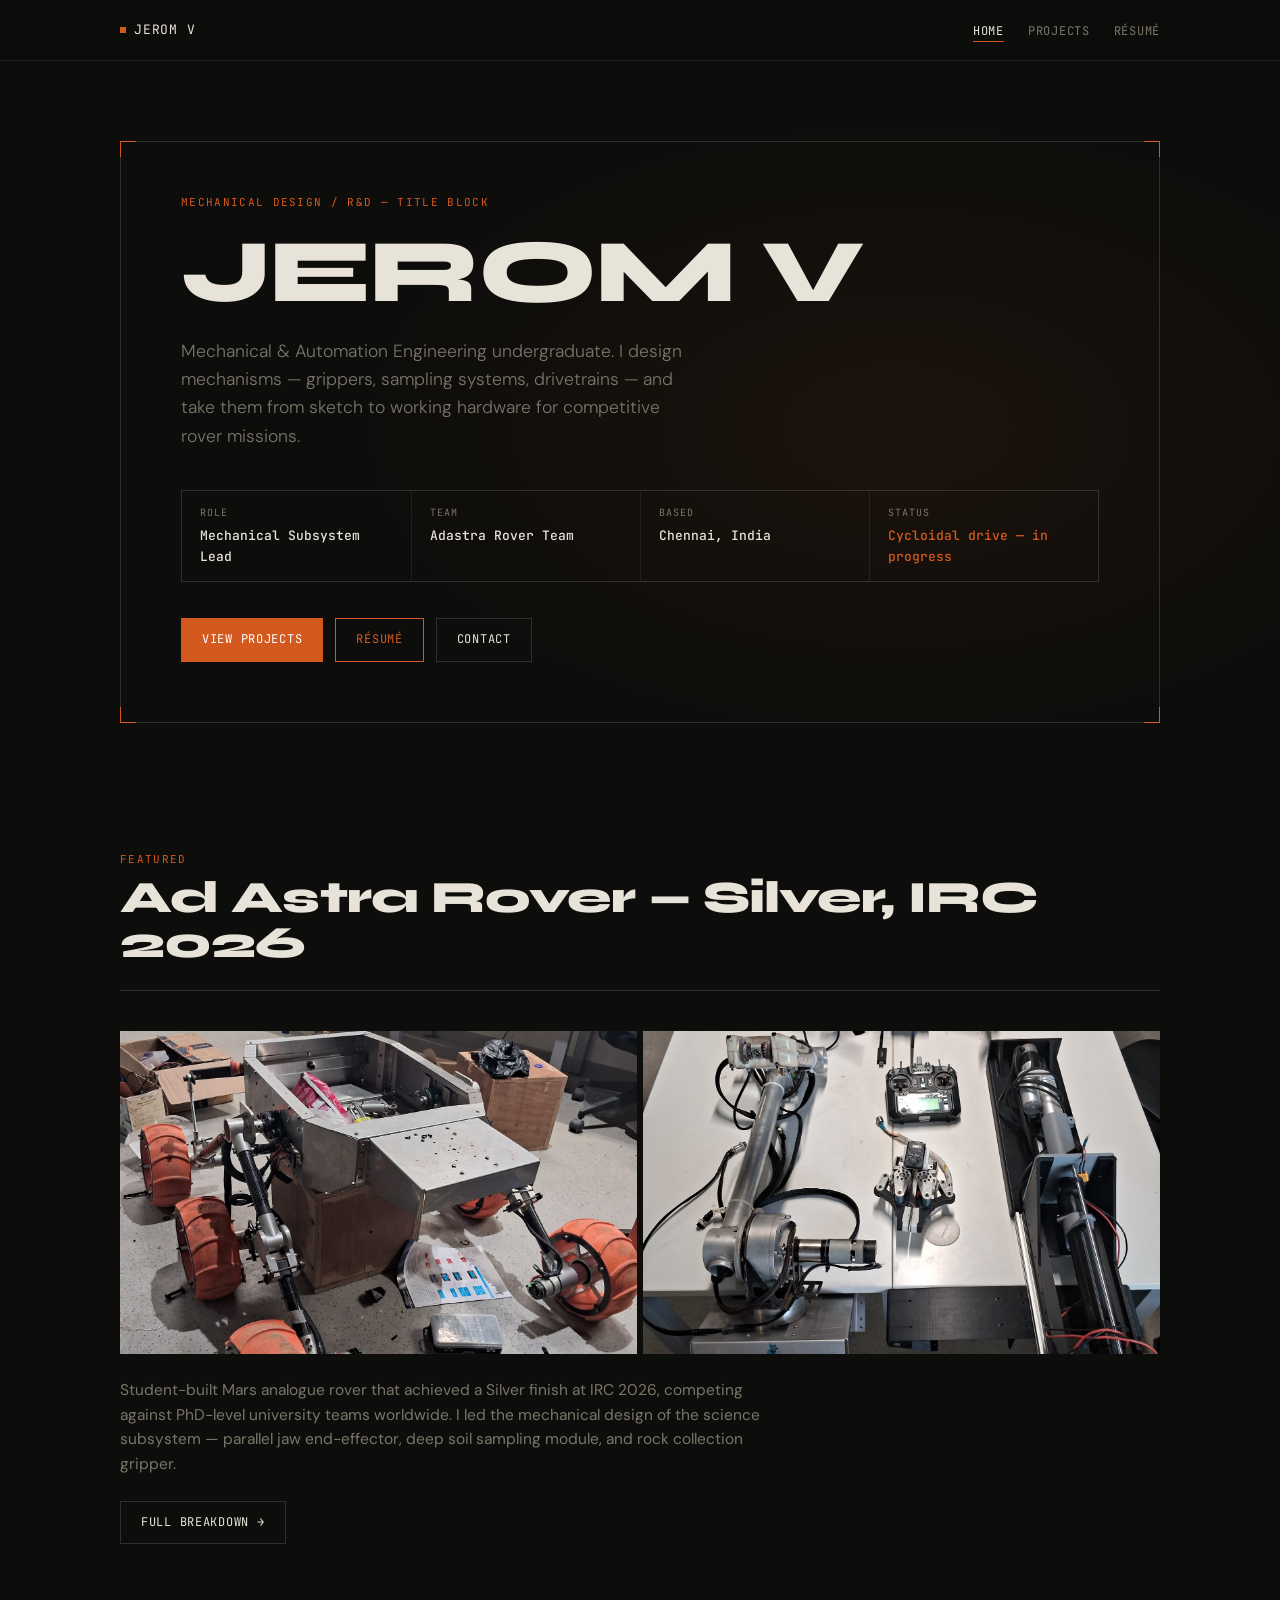
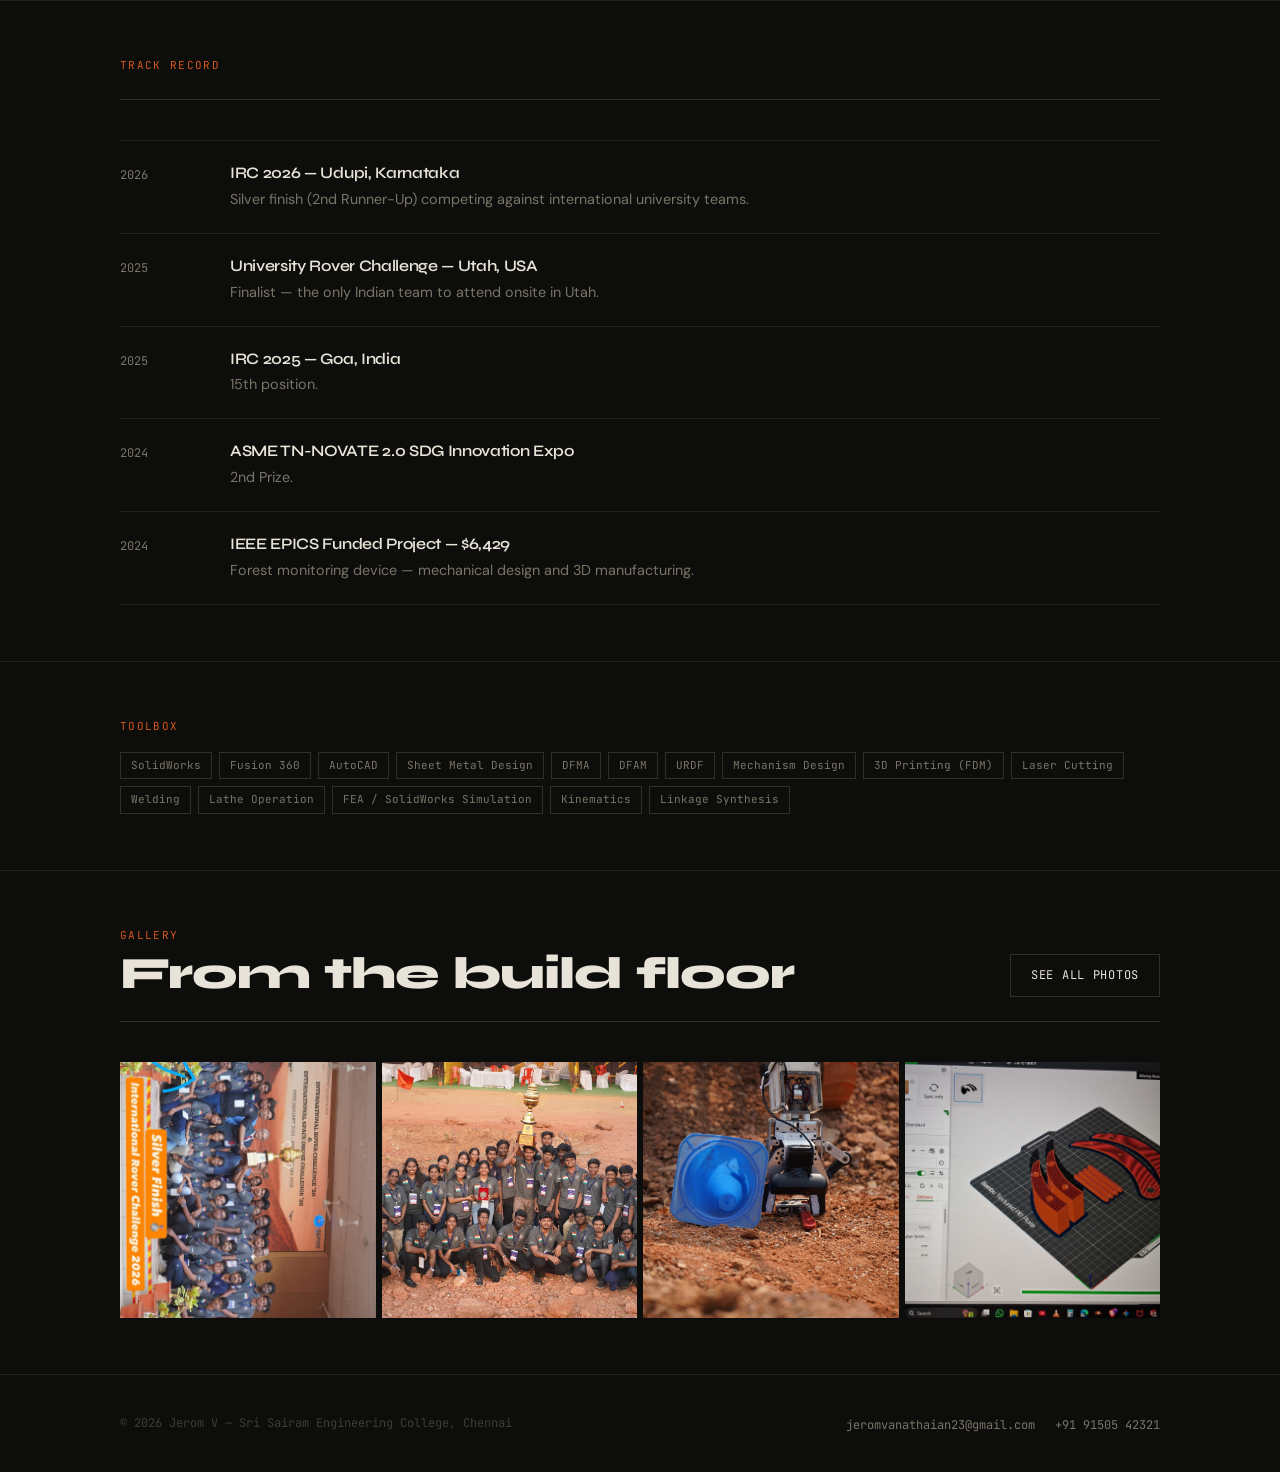
==== commit c9801944: "Add files via upload" ====
--- a/index.html
+++ b/index.html
@@ -4,14 +4,14 @@
 <meta charset="UTF-8">
 <meta name="viewport" content="width=device-width,initial-scale=1.0">
 <title>Jerom V — Mechanical Design Engineer</title>
-<meta name="description" content="Mechanical & Automation Engineering undergraduate. Mechanical Subsystem Lead, Adastra Rover Team. Mechanism design, CAD, fabrication.">
+<meta name="description" content="Mechanical & Automation Engineering undergraduate. Mechanical Subsystem Lead, Adastra Rover Team.">
 <link rel="stylesheet" href="style.css">
 </head>
 <body>
 
 <nav class="nav">
   <div class="wrap nav__inner">
-    <span class="nav__logo"><span class="nav__logo-dot"></span>JEROM V</span>
+    <a href="index.html" class="nav__logo"><span class="nav__logo-dot"></span>JEROM V</a>
     <ul class="nav__links">
       <li><a href="index.html" aria-current="page">Home</a></li>
       <li><a href="projects.html">Projects</a></li>
@@ -47,15 +47,15 @@
   </div>
 </section>
 
-<!-- FEATURED PROJECT TEASER -->
+<!-- FEATURED -->
 <section class="tight">
   <div class="wrap">
     <div class="sec-head">
       <div><p class="eyebrow">Featured</p><h2 style="margin-top:8px;">Ad Astra Rover — Silver, IRC 2026</h2></div>
     </div>
     <div style="display:grid;grid-template-columns:1fr 1fr;gap:6px;margin-bottom:24px;">
-      <img src="images/rover1.jpg" alt="Rover at competition" style="width:100%;aspect-ratio:16/10;object-fit:cover;">
-      <img src="images/rover2.jpg" alt="Rover mechanism detail" style="width:100%;aspect-ratio:16/10;object-fit:cover;">
+      <img src="Rover/20251028_035714.jpg" alt="Rover at IRC 2026" style="width:100%;aspect-ratio:16/10;object-fit:cover;">
+      <img src="Rover/20260601_142314.jpg" alt="Rover mechanism" style="width:100%;aspect-ratio:16/10;object-fit:cover;">
     </div>
     <p style="color:var(--muted);max-width:640px;font-size:.97rem;margin-bottom:24px;">Student-built Mars analogue rover that achieved a Silver finish at IRC 2026, competing against PhD-level university teams worldwide. I led the mechanical design of the science subsystem — parallel jaw end-effector, deep soil sampling module, and rock collection gripper.</p>
     <a href="projects.html#rover" class="btn">Full breakdown →</a>
@@ -107,6 +107,8 @@
   </div>
 </section>
 
+<hr class="rule">
+
 <!-- GALLERY TEASER -->
 <section class="tight">
   <div class="wrap">
@@ -115,10 +117,10 @@
       <a href="projects.html#gallery" class="btn">See all photos</a>
     </div>
     <div style="display:grid;grid-template-columns:repeat(4,1fr);gap:6px;">
-      <img src="images/gallery/rover/g4.jpg" alt="Rover build" style="width:100%;aspect-ratio:1;object-fit:cover;">
-      <img src="images/gallery/rover/g5.jpg" alt="Rover build" style="width:100%;aspect-ratio:1;object-fit:cover;">
-      <img src="images/gallery/rover/g7.jpg" alt="Rover build" style="width:100%;aspect-ratio:1;object-fit:cover;">
-      <img src="images/gallery/rover/g11.jpg" alt="Rover at event" style="width:100%;aspect-ratio:1;object-fit:cover;">
+      <img src="Gallery/Rover/IMG-20260203-WA0003.jpg" alt="Rover build" style="width:100%;aspect-ratio:1;object-fit:cover;">
+      <img src="Gallery/Rover/IMG-20260203-WA0014.jpg" alt="Rover build" style="width:100%;aspect-ratio:1;object-fit:cover;">
+      <img src="Gallery/Rover/IMG-20260203-WA0046.jpg" alt="Rover build" style="width:100%;aspect-ratio:1;object-fit:cover;">
+      <img src="Gallery/Rover/IMG-20260507-WA0009.jpeg" alt="Rover at event" style="width:100%;aspect-ratio:1;object-fit:cover;">
     </div>
   </div>
 </section>
